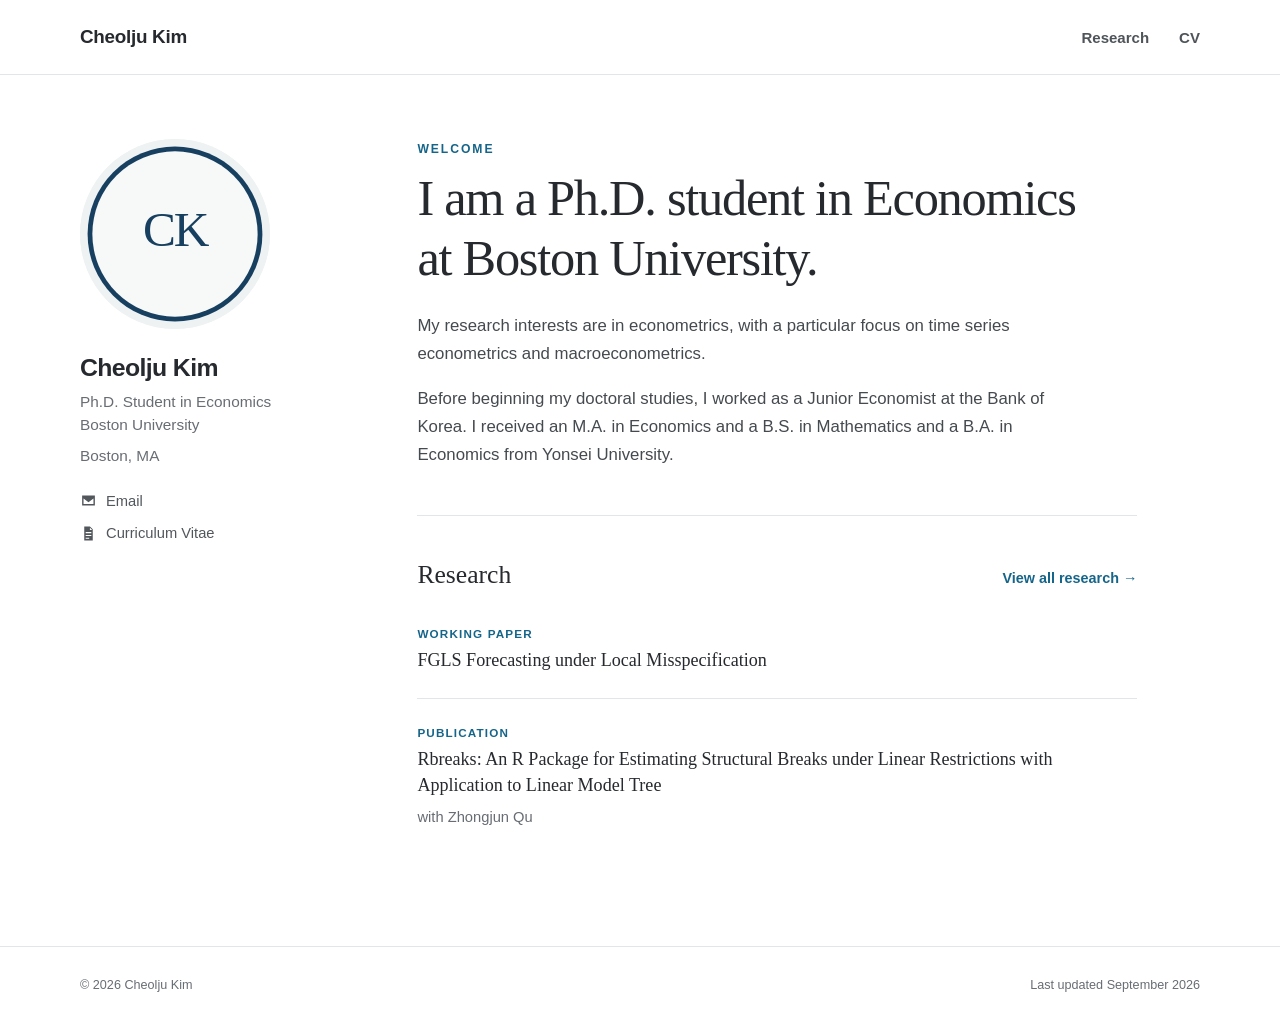
==== index.html @ c002cbb9 "Add files via upload" ====
<!doctype html>
<html lang="en">
<head>
  <meta charset="utf-8">
  <meta name="viewport" content="width=device-width, initial-scale=1">
  <meta name="description" content="Cheolju Kim is a Ph.D. student in Economics at Boston University, specializing in econometrics, time series econometrics, and macroeconometrics.">
  <meta name="author" content="Cheolju Kim">
  <meta property="og:title" content="Cheolju Kim | Economics">
  <meta property="og:description" content="Ph.D. student in Economics at Boston University.">
  <meta property="og:type" content="website">
  <meta property="og:url" content="https://cheolju-kim.github.io/">
  <title>Cheolju Kim | Economics</title>
  <link rel="icon" href="assets/favicon.svg" type="image/svg+xml">
  <link rel="stylesheet" href="styles.css">
</head>
<body>
  <header class="site-header">
    <div class="nav-wrap">
      <a class="site-name" href="index.html" aria-label="Cheolju Kim, home">Cheolju Kim</a>
      <nav aria-label="Primary navigation">
        <a href="research.html">Research</a>
        <a href="files/Cheolju_Kim_CV.pdf">CV</a>
      </nav>
    </div>
  </header>

  <main class="page-shell">
    <aside class="profile" aria-label="Profile">
      <div class="portrait-wrap">
        <img class="portrait" src="assets/profile.svg" alt="Cheolju Kim">
      </div>
      <h1>Cheolju Kim</h1>
      <p class="role">Ph.D. Student in Economics<br>Boston University</p>
      <p class="location">Boston, MA</p>
      <div class="profile-links">
        <a href="mailto:cheolju@bu.edu" aria-label="Email Cheolju Kim">
          <svg aria-hidden="true" viewBox="0 0 24 24"><path d="M3 5h18v14H3V5Zm9 7.2L5.4 7h13.2L12 12.2ZM5 17h14V9.1l-7 5.5-7-5.5V17Z"/></svg>
          Email
        </a>
        <a href="files/Cheolju_Kim_CV.pdf" aria-label="Download curriculum vitae">
          <svg aria-hidden="true" viewBox="0 0 24 24"><path d="M6 2h8l4 4v16H6V2Zm8 1.8V7h3.2L14 3.8ZM8 10v1.5h8V10H8Zm0 4v1.5h8V14H8Zm0 4v1.5h5V18H8Z"/></svg>
          Curriculum Vitae
        </a>
      </div>
    </aside>

    <section class="content home-content">
      <p class="eyebrow">Welcome</p>
      <h2>I am a Ph.D. student in Economics at Boston University.</h2>
      <p>
        My research interests are in econometrics, with a particular focus on
        time series econometrics and macroeconometrics.
      </p>
      <p>
        Before beginning my doctoral studies, I worked as a Junior Economist at
        the Bank of Korea. I received an M.A. in Economics and a B.S. in
        Mathematics and a B.A. in Economics from Yonsei University.
      </p>

      <div class="rule" aria-hidden="true"></div>

      <section class="selected-research" aria-labelledby="selected-research-title">
        <div class="section-heading">
          <h3 id="selected-research-title">Research</h3>
          <a class="text-link" href="research.html">View all research <span aria-hidden="true">&rarr;</span></a>
        </div>

        <article class="paper-preview">
          <p class="paper-type">Working Paper</p>
          <h4>FGLS Forecasting under Local Misspecification</h4>
        </article>

        <article class="paper-preview">
          <p class="paper-type">Publication</p>
          <h4>Rbreaks: An R Package for Estimating Structural Breaks under Linear Restrictions with Application to Linear Model Tree</h4>
          <p class="coauthors">with Zhongjun Qu</p>
        </article>
      </section>
    </section>
  </main>

  <footer>
    <div class="footer-wrap">
      <p>&copy; <span id="year">2026</span> Cheolju Kim</p>
      <p>Last updated September 2026</p>
    </div>
  </footer>

  <script>
    document.getElementById('year').textContent = new Date().getFullYear();
  </script>
</body>
</html>
---- styles.css ----
:root {
  --ink: #26292d;
  --muted: #686d73;
  --line: #e3e6e8;
  --accent: #15658a;
  --accent-dark: #0d4e6d;
  --paper: #ffffff;
  --soft: #f4f6f7;
  --max-width: 1120px;
}

* {
  box-sizing: border-box;
}

html {
  scroll-behavior: smooth;
}

body {
  margin: 0;
  min-width: 0;
  overflow-x: hidden;
  color: var(--ink);
  background: var(--paper);
  font-family: -apple-system, BlinkMacSystemFont, "Segoe UI", Helvetica, Arial, sans-serif;
  font-size: 16px;
  line-height: 1.65;
  -webkit-font-smoothing: antialiased;
}

a {
  color: var(--accent);
  text-decoration-thickness: 1px;
  text-underline-offset: 0.18em;
}

a:hover {
  color: var(--accent-dark);
}

.site-header {
  border-bottom: 1px solid var(--line);
  background: rgba(255, 255, 255, 0.96);
}

.nav-wrap,
.footer-wrap {
  width: calc(100% - 40px);
  max-width: var(--max-width);
  margin: 0 auto;
}

.nav-wrap {
  min-height: 74px;
  display: flex;
  align-items: center;
  justify-content: space-between;
  gap: 24px;
}

.site-name {
  color: var(--ink);
  font-size: 1.18rem;
  font-weight: 700;
  letter-spacing: -0.015em;
  text-decoration: none;
}

nav {
  display: flex;
  align-items: center;
  gap: 30px;
}

nav a {
  position: relative;
  padding: 24px 0 22px;
  color: #4f5459;
  font-size: 0.94rem;
  font-weight: 600;
  text-decoration: none;
}

nav a::after {
  content: "";
  position: absolute;
  right: 0;
  bottom: -1px;
  left: 0;
  height: 2px;
  background: var(--accent);
  transform: scaleX(0);
  transition: transform 160ms ease;
}

nav a:hover::after,
nav a.active::after {
  transform: scaleX(1);
}

.page-shell {
  width: calc(100% - 40px);
  max-width: var(--max-width);
  min-height: calc(100vh - 153px);
  margin: 0 auto;
  padding: 64px 0 92px;
  display: grid;
  grid-template-columns: 235px minmax(0, 1fr);
  gap: clamp(56px, 8vw, 108px);
}

.profile {
  align-self: start;
}

.portrait-wrap {
  width: 190px;
  height: 190px;
  margin-bottom: 24px;
  overflow: hidden;
  border-radius: 50%;
  background: var(--soft);
}

.portrait {
  display: block;
  width: 100%;
  height: 100%;
  object-fit: cover;
}

.profile h1 {
  margin: 0 0 7px;
  font-size: 1.55rem;
  line-height: 1.2;
  letter-spacing: -0.025em;
}

.role,
.location {
  margin: 0;
  color: var(--muted);
  font-size: 0.96rem;
  line-height: 1.5;
}

.location {
  margin-top: 8px;
}

.profile-links {
  margin-top: 22px;
  display: grid;
  gap: 8px;
}

.profile-links a {
  width: fit-content;
  display: inline-flex;
  align-items: center;
  gap: 9px;
  color: #52575c;
  font-size: 0.92rem;
  text-decoration: none;
}

.profile-links a:hover {
  color: var(--accent);
}

.profile-links svg {
  width: 17px;
  height: 17px;
  fill: currentColor;
}

.content {
  width: 100%;
  min-width: 0;
  max-width: 720px;
}

.eyebrow {
  margin: 0 0 10px;
  color: var(--accent);
  font-size: 0.76rem;
  font-weight: 750;
  letter-spacing: 0.16em;
  text-transform: uppercase;
}

.home-content > h2,
.research-content > h2 {
  margin: 0 0 24px;
  font-family: Georgia, "Times New Roman", serif;
  font-weight: 400;
  letter-spacing: -0.025em;
}

.home-content > h2 {
  max-width: 660px;
  font-size: clamp(2rem, 4.1vw, 3.15rem);
  line-height: 1.18;
}

.home-content > p:not(.eyebrow) {
  max-width: 680px;
  margin: 0 0 18px;
  color: #454a4f;
  font-size: 1.05rem;
}

.rule {
  height: 1px;
  margin: 46px 0 38px;
  background: var(--line);
}

.section-heading {
  margin-bottom: 4px;
  display: flex;
  align-items: baseline;
  justify-content: space-between;
  gap: 20px;
  flex-wrap: wrap;
}

.section-heading h3 {
  margin: 0;
  font-family: Georgia, "Times New Roman", serif;
  font-size: 1.6rem;
  font-weight: 400;
}

.text-link {
  flex: none;
  font-size: 0.9rem;
  font-weight: 600;
  text-decoration: none;
}

.paper-preview {
  padding: 24px 0;
  border-bottom: 1px solid var(--line);
}

.paper-preview:last-child {
  border-bottom: 0;
}

.paper-type {
  margin: 0 0 5px;
  color: var(--accent);
  font-size: 0.73rem;
  font-weight: 700;
  letter-spacing: 0.1em;
  text-transform: uppercase;
}

.paper-preview h4,
.paper h3 {
  margin: 0;
  font-family: Georgia, "Times New Roman", serif;
  font-weight: 400;
  line-height: 1.42;
}

.paper-preview h4 {
  font-size: 1.13rem;
}

.coauthors,
.paper-note {
  margin: 7px 0 0;
  color: var(--muted);
  font-size: 0.92rem;
}

.research-content > h2 {
  font-size: 2rem;
  line-height: 1.25;
}

.research-content > h2:not(:first-of-type) {
  margin-top: 0;
}

.paper {
  padding: 4px 0 30px;
}

.paper + .paper {
  padding-top: 28px;
  border-top: 1px solid var(--line);
}

.paper h3 {
  max-width: 680px;
  font-size: 1.23rem;
}

footer {
  border-top: 1px solid var(--line);
  color: var(--muted);
  font-size: 0.79rem;
}

.footer-wrap {
  min-height: 78px;
  display: flex;
  align-items: center;
  justify-content: space-between;
  gap: 20px;
}

.footer-wrap p {
  margin: 0;
}

@media (max-width: 760px) {
  .nav-wrap,
  .footer-wrap,
  .page-shell {
    width: calc(100% - 32px);
  }

  .nav-wrap {
    min-height: 64px;
  }

  nav {
    gap: 20px;
  }

  nav a {
    padding: 19px 0 18px;
    font-size: 0.9rem;
  }

  .page-shell {
    min-height: auto;
    padding: 42px 0 64px;
    grid-template-columns: minmax(0, 1fr);
    gap: 48px;
  }

  .profile {
    display: grid;
    grid-template-columns: 112px minmax(0, 1fr);
    column-gap: 20px;
    align-items: center;
  }

  .portrait-wrap {
    width: 112px;
    height: 112px;
    margin: 0;
    grid-row: 1 / span 4;
  }

  .profile h1 {
    font-size: 1.35rem;
  }

  .profile-links {
    margin-top: 10px;
    display: flex;
    flex-wrap: wrap;
    gap: 7px 16px;
  }

  .home-content > h2 {
    font-size: clamp(1.85rem, 9vw, 2.6rem);
  }

  .rule {
    margin: 38px 0 32px;
  }
}

@media (max-width: 460px) {
  .site-name {
    font-size: 1.04rem;
  }

  nav {
    gap: 16px;
  }

  .profile {
    grid-template-columns: 88px minmax(0, 1fr);
    column-gap: 16px;
  }

  .portrait-wrap {
    width: 88px;
    height: 88px;
  }

  .profile-links {
    grid-column: 1 / -1;
    margin-top: 18px;
  }

  .section-heading {
    align-items: flex-start;
    flex-direction: column;
    gap: 5px;
  }

  .footer-wrap {
    padding: 18px 0;
    align-items: flex-start;
    flex-direction: column;
    justify-content: center;
    gap: 2px;
  }
}

@media (prefers-reduced-motion: reduce) {
  html {
    scroll-behavior: auto;
  }

  nav a::after {
    transition: none;
  }
}
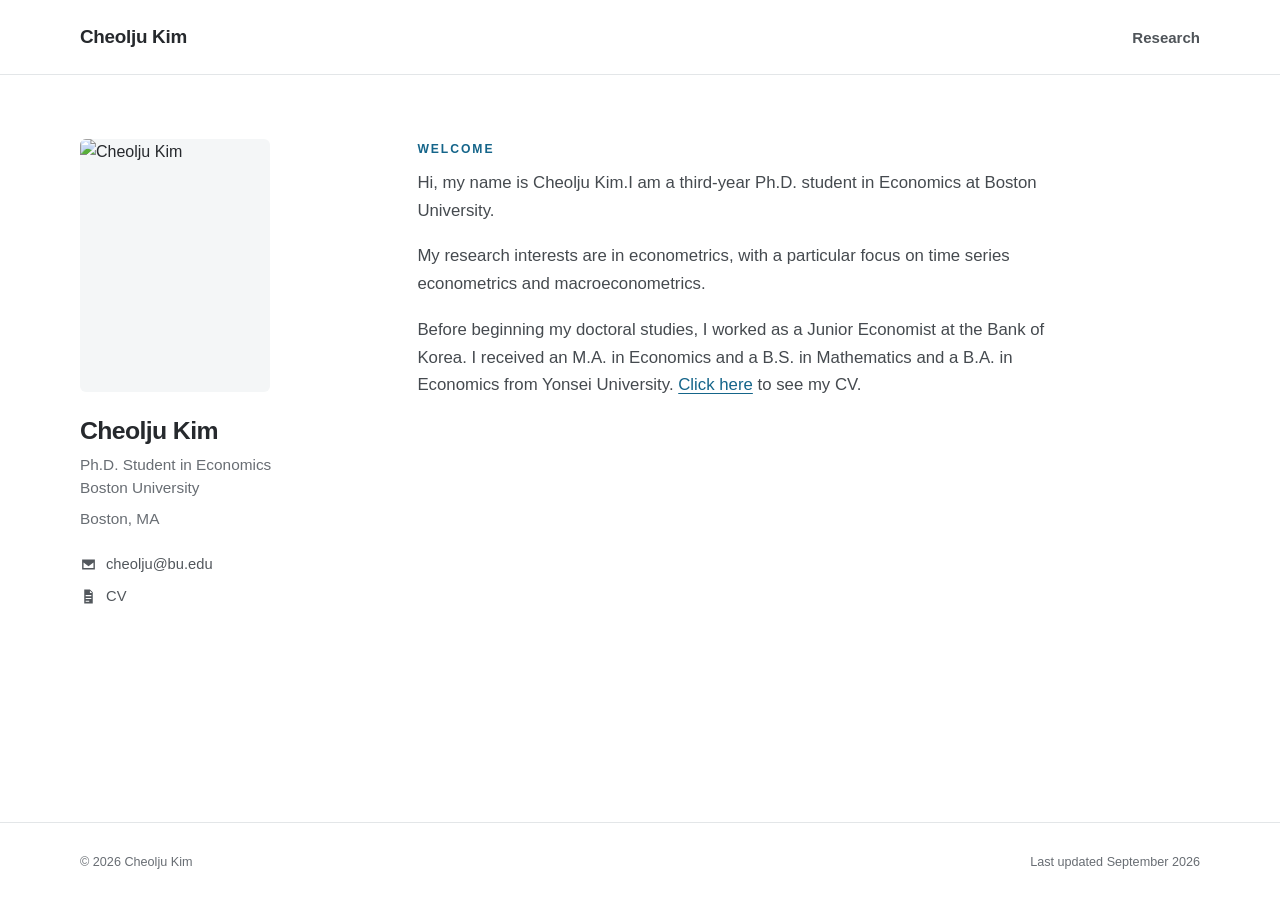
==== commit efe7bc2e: "Add files via upload" ====
--- a/index.html
+++ b/index.html
@@ -19,7 +19,6 @@
       <a class="site-name" href="index.html" aria-label="Cheolju Kim, home">Cheolju Kim</a>
       <nav aria-label="Primary navigation">
         <a href="research.html">Research</a>
-        <a href="files/Cheolju_Kim_CV.pdf">CV</a>
       </nav>
     </div>
   </header>
@@ -27,7 +26,7 @@
   <main class="page-shell">
     <aside class="profile" aria-label="Profile">
       <div class="portrait-wrap">
-        <img class="portrait" src="assets/profile.svg" alt="Cheolju Kim">
+        <img class="portrait" src="assets/profile.jpg" alt="Cheolju Kim">
       </div>
       <h1>Cheolju Kim</h1>
       <p class="role">Ph.D. Student in Economics<br>Boston University</p>
@@ -35,18 +34,20 @@
       <div class="profile-links">
         <a href="mailto:cheolju@bu.edu" aria-label="Email Cheolju Kim">
           <svg aria-hidden="true" viewBox="0 0 24 24"><path d="M3 5h18v14H3V5Zm9 7.2L5.4 7h13.2L12 12.2ZM5 17h14V9.1l-7 5.5-7-5.5V17Z"/></svg>
-          Email
+          cheolju@bu.edu
         </a>
         <a href="files/Cheolju_Kim_CV.pdf" aria-label="Download curriculum vitae">
           <svg aria-hidden="true" viewBox="0 0 24 24"><path d="M6 2h8l4 4v16H6V2Zm8 1.8V7h3.2L14 3.8ZM8 10v1.5h8V10H8Zm0 4v1.5h8V14H8Zm0 4v1.5h5V18H8Z"/></svg>
-          Curriculum Vitae
+          CV
         </a>
       </div>
     </aside>
 
     <section class="content home-content">
       <p class="eyebrow">Welcome</p>
-      <h2>I am a Ph.D. student in Economics at Boston University.</h2>
+      <p>
+        Hi, my name is Cheolju Kim.I am a third-year Ph.D. student in Economics at Boston University.
+      </p>
       <p>
         My research interests are in econometrics, with a particular focus on
         time series econometrics and macroeconometrics.
@@ -55,27 +56,8 @@
         Before beginning my doctoral studies, I worked as a Junior Economist at
         the Bank of Korea. I received an M.A. in Economics and a B.S. in
         Mathematics and a B.A. in Economics from Yonsei University.
+        <a href="files/Cheolju_Kim_CV.pdf">Click here</a> to see my CV.
       </p>
-
-      <div class="rule" aria-hidden="true"></div>
-
-      <section class="selected-research" aria-labelledby="selected-research-title">
-        <div class="section-heading">
-          <h3 id="selected-research-title">Research</h3>
-          <a class="text-link" href="research.html">View all research <span aria-hidden="true">&rarr;</span></a>
-        </div>
-
-        <article class="paper-preview">
-          <p class="paper-type">Working Paper</p>
-          <h4>FGLS Forecasting under Local Misspecification</h4>
-        </article>
-
-        <article class="paper-preview">
-          <p class="paper-type">Publication</p>
-          <h4>Rbreaks: An R Package for Estimating Structural Breaks under Linear Restrictions with Application to Linear Model Tree</h4>
-          <p class="coauthors">with Zhongjun Qu</p>
-        </article>
-      </section>
     </section>
   </main>
 
--- a/styles.css
+++ b/styles.css
@@ -116,10 +116,10 @@
 
 .portrait-wrap {
   width: 190px;
-  height: 190px;
+  aspect-ratio: 3 / 4;
   margin-bottom: 24px;
   overflow: hidden;
-  border-radius: 50%;
+  border-radius: 6px;
   background: var(--soft);
 }
 
@@ -354,7 +354,6 @@
 
   .portrait-wrap {
     width: 112px;
-    height: 112px;
     margin: 0;
     grid-row: 1 / span 4;
   }
@@ -395,7 +394,6 @@
 
   .portrait-wrap {
     width: 88px;
-    height: 88px;
   }
 
   .profile-links {
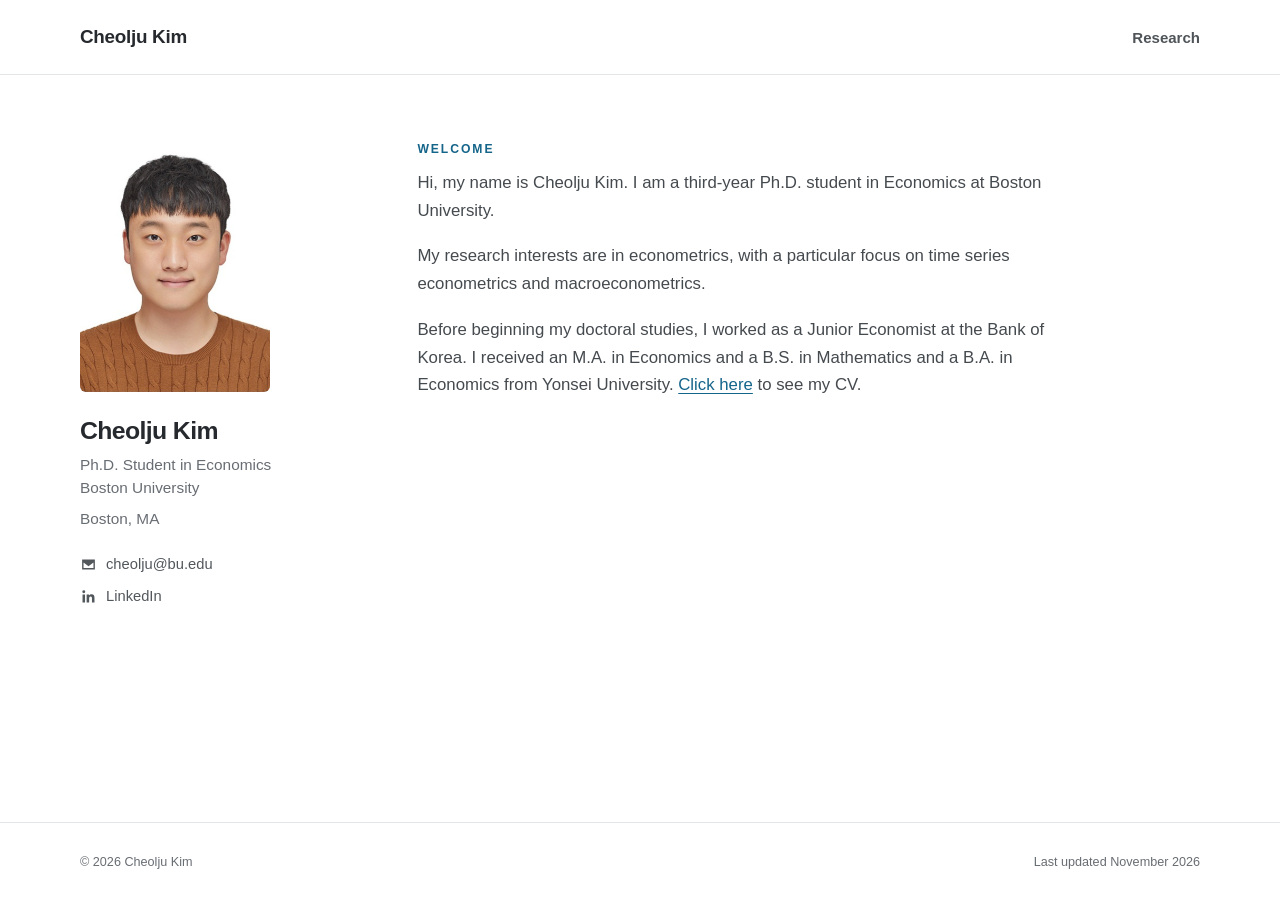
==== commit b55dde5e: "Add files via upload" ====
--- a/index.html
+++ b/index.html
@@ -36,9 +36,9 @@
           <svg aria-hidden="true" viewBox="0 0 24 24"><path d="M3 5h18v14H3V5Zm9 7.2L5.4 7h13.2L12 12.2ZM5 17h14V9.1l-7 5.5-7-5.5V17Z"/></svg>
           cheolju@bu.edu
         </a>
-        <a href="files/Cheolju_Kim_CV.pdf" aria-label="Download curriculum vitae">
-          <svg aria-hidden="true" viewBox="0 0 24 24"><path d="M6 2h8l4 4v16H6V2Zm8 1.8V7h3.2L14 3.8ZM8 10v1.5h8V10H8Zm0 4v1.5h8V14H8Zm0 4v1.5h5V18H8Z"/></svg>
-          CV
+        <a href="https://www.linkedin.com/in/cheolju-kim-80557224b/" aria-label="Cheolju Kim on LinkedIn">
+          <svg aria-hidden="true" viewBox="0 0 24 24"><path d="M20.45 20.45h-3.56v-5.57c0-1.33-.03-3.04-1.85-3.04-1.86 0-2.14 1.45-2.14 2.94v5.67H9.35V9h3.41v1.56h.05c.48-.9 1.64-1.85 3.37-1.85 3.6 0 4.27 2.37 4.27 5.46v6.28ZM5.34 7.43a2.06 2.06 0 1 1 0-4.12 2.06 2.06 0 0 1 0 4.12ZM7.12 20.45H3.56V9h3.56v11.45Z"/></svg>
+          LinkedIn
         </a>
       </div>
     </aside>
@@ -46,7 +46,7 @@
     <section class="content home-content">
       <p class="eyebrow">Welcome</p>
       <p>
-        Hi, my name is Cheolju Kim.I am a third-year Ph.D. student in Economics at Boston University.
+        Hi, my name is Cheolju Kim. I am a third-year Ph.D. student in Economics at Boston University.
       </p>
       <p>
         My research interests are in econometrics, with a particular focus on
@@ -64,7 +64,7 @@
   <footer>
     <div class="footer-wrap">
       <p>&copy; <span id="year">2026</span> Cheolju Kim</p>
-      <p>Last updated September 2026</p>
+      <p>Last updated November 2026</p>
     </div>
   </footer>
 
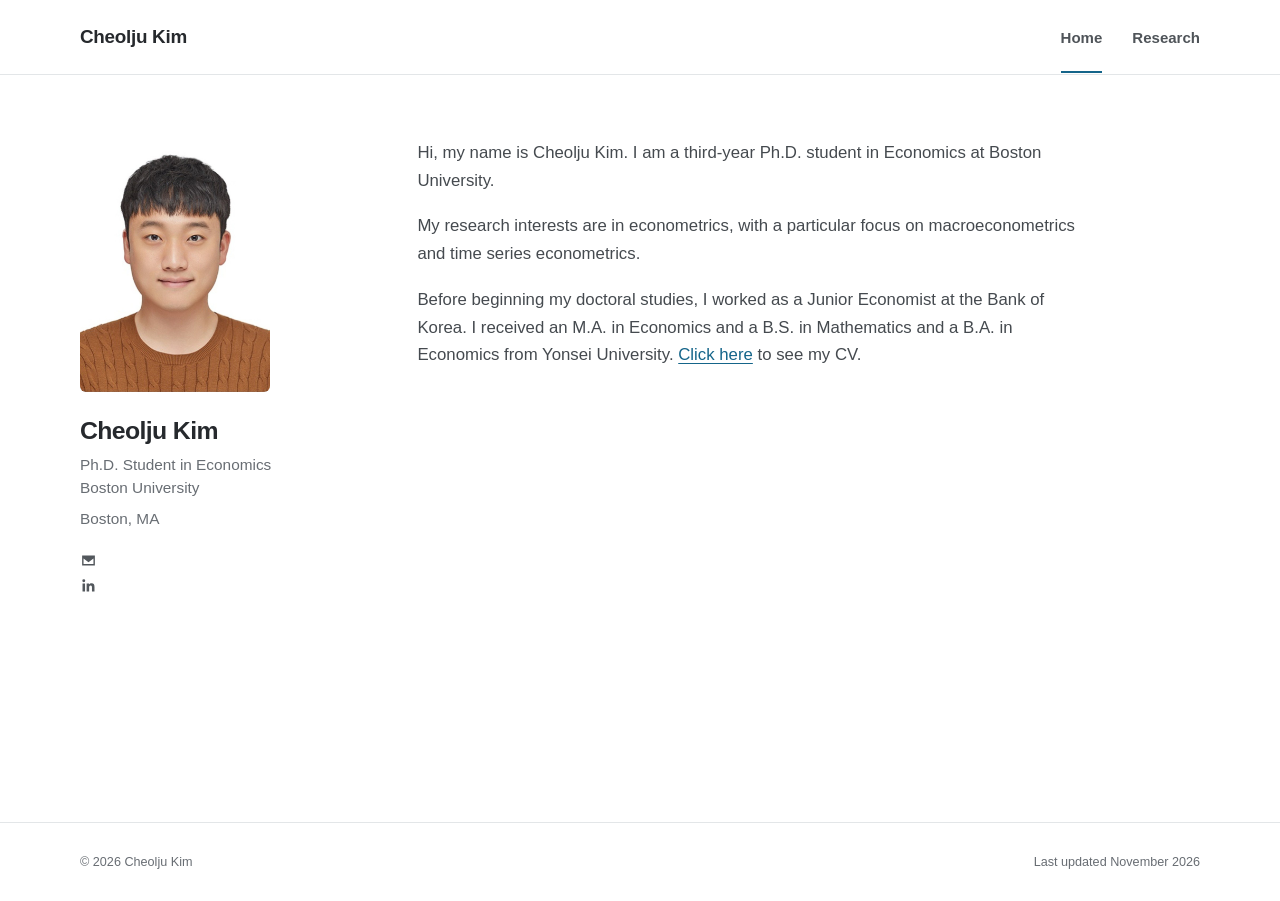
==== commit 4c45a015: "Add files via upload" ====
--- a/index.html
+++ b/index.html
@@ -3,8 +3,9 @@
 <head>
   <meta charset="utf-8">
   <meta name="viewport" content="width=device-width, initial-scale=1">
-  <meta name="description" content="Cheolju Kim is a Ph.D. student in Economics at Boston University, specializing in econometrics, time series econometrics, and macroeconometrics.">
+  <meta name="description" content="Cheolju Kim is a Ph.D. student in Economics at Boston University, specializing in econometrics, macroeconometrics, and time series econometrics.">
   <meta name="author" content="Cheolju Kim">
+  <meta name="google-site-verification" content="-8ZCVHg1q1Hkyyo_pIV8Zsx0eFglfodrstpkVyCHbqM" />
   <meta property="og:title" content="Cheolju Kim | Economics">
   <meta property="og:description" content="Ph.D. student in Economics at Boston University.">
   <meta property="og:type" content="website">
@@ -18,6 +19,7 @@
     <div class="nav-wrap">
       <a class="site-name" href="index.html" aria-label="Cheolju Kim, home">Cheolju Kim</a>
       <nav aria-label="Primary navigation">
+        <a class="active" href="index.html" aria-current="page">Home</a>
         <a href="research.html">Research</a>
       </nav>
     </div>
@@ -32,25 +34,22 @@
       <p class="role">Ph.D. Student in Economics<br>Boston University</p>
       <p class="location">Boston, MA</p>
       <div class="profile-links">
-        <a href="mailto:cheolju@bu.edu" aria-label="Email Cheolju Kim">
+        <a href="mailto:cheolju@bu.edu" aria-label="Email Cheolju Kim" title="cheolju@bu.edu">
           <svg aria-hidden="true" viewBox="0 0 24 24"><path d="M3 5h18v14H3V5Zm9 7.2L5.4 7h13.2L12 12.2ZM5 17h14V9.1l-7 5.5-7-5.5V17Z"/></svg>
-          cheolju@bu.edu
         </a>
-        <a href="https://www.linkedin.com/in/cheolju-kim-80557224b/" aria-label="Cheolju Kim on LinkedIn">
+        <a href="https://www.linkedin.com/in/cheolju-kim-80557224b/" aria-label="Cheolju Kim on LinkedIn" title="LinkedIn">
           <svg aria-hidden="true" viewBox="0 0 24 24"><path d="M20.45 20.45h-3.56v-5.57c0-1.33-.03-3.04-1.85-3.04-1.86 0-2.14 1.45-2.14 2.94v5.67H9.35V9h3.41v1.56h.05c.48-.9 1.64-1.85 3.37-1.85 3.6 0 4.27 2.37 4.27 5.46v6.28ZM5.34 7.43a2.06 2.06 0 1 1 0-4.12 2.06 2.06 0 0 1 0 4.12ZM7.12 20.45H3.56V9h3.56v11.45Z"/></svg>
-          LinkedIn
         </a>
       </div>
     </aside>
 
     <section class="content home-content">
-      <p class="eyebrow">Welcome</p>
       <p>
         Hi, my name is Cheolju Kim. I am a third-year Ph.D. student in Economics at Boston University.
       </p>
       <p>
         My research interests are in econometrics, with a particular focus on
-        time series econometrics and macroeconometrics.
+        macroeconometrics and time series econometrics.
       </p>
       <p>
         Before beginning my doctoral studies, I worked as a Junior Economist at
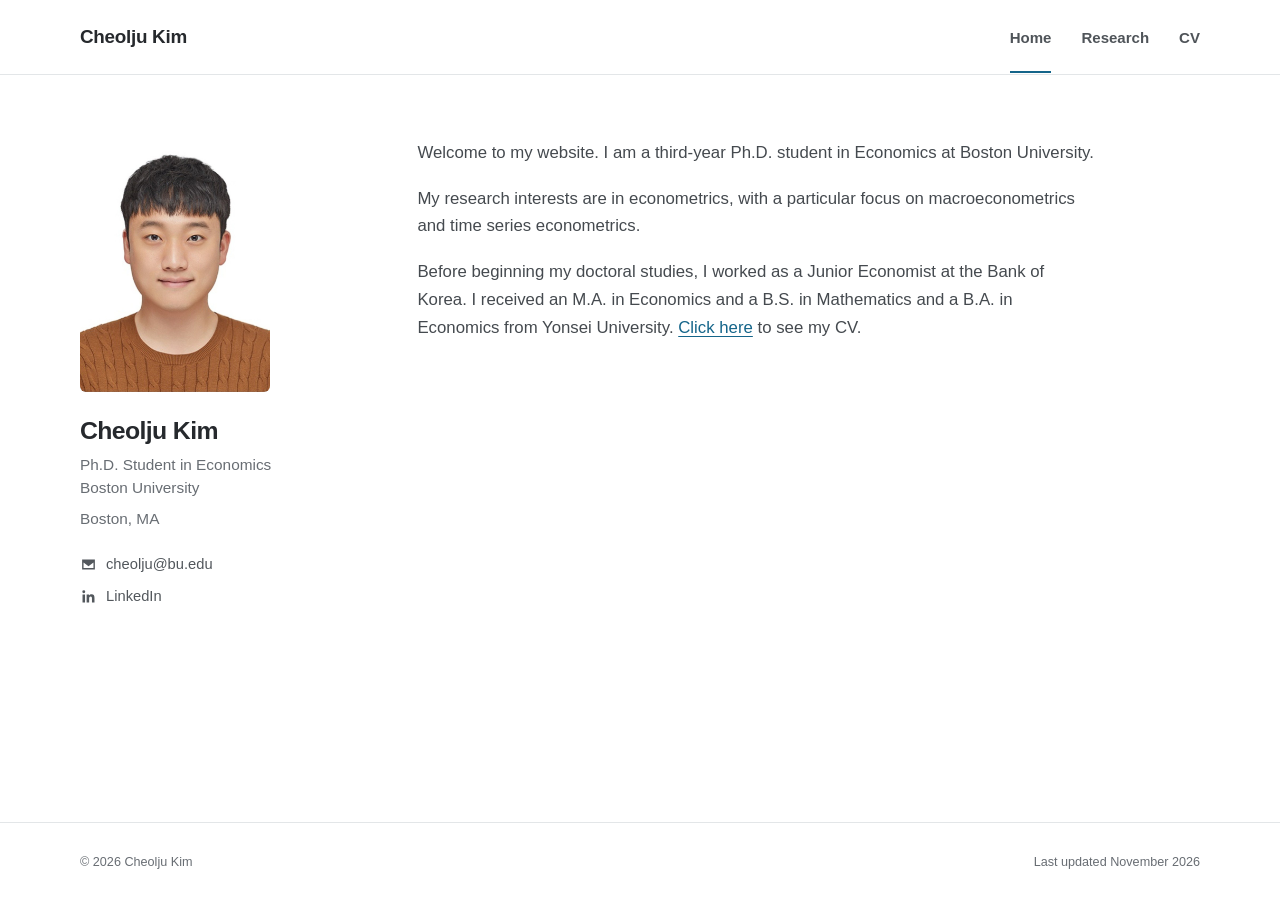
==== commit e28b1386: "Add files via upload" ====
--- a/index.html
+++ b/index.html
@@ -21,6 +21,7 @@
       <nav aria-label="Primary navigation">
         <a class="active" href="index.html" aria-current="page">Home</a>
         <a href="research.html">Research</a>
+        <a href="cv.html">CV</a>
       </nav>
     </div>
   </header>
@@ -36,16 +37,18 @@
       <div class="profile-links">
         <a href="mailto:cheolju@bu.edu" aria-label="Email Cheolju Kim" title="cheolju@bu.edu">
           <svg aria-hidden="true" viewBox="0 0 24 24"><path d="M3 5h18v14H3V5Zm9 7.2L5.4 7h13.2L12 12.2ZM5 17h14V9.1l-7 5.5-7-5.5V17Z"/></svg>
+          cheolju@bu.edu
         </a>
         <a href="https://www.linkedin.com/in/cheolju-kim-80557224b/" aria-label="Cheolju Kim on LinkedIn" title="LinkedIn">
           <svg aria-hidden="true" viewBox="0 0 24 24"><path d="M20.45 20.45h-3.56v-5.57c0-1.33-.03-3.04-1.85-3.04-1.86 0-2.14 1.45-2.14 2.94v5.67H9.35V9h3.41v1.56h.05c.48-.9 1.64-1.85 3.37-1.85 3.6 0 4.27 2.37 4.27 5.46v6.28ZM5.34 7.43a2.06 2.06 0 1 1 0-4.12 2.06 2.06 0 0 1 0 4.12ZM7.12 20.45H3.56V9h3.56v11.45Z"/></svg>
+          LinkedIn
         </a>
       </div>
     </aside>
 
     <section class="content home-content">
       <p>
-        Hi, my name is Cheolju Kim. I am a third-year Ph.D. student in Economics at Boston University.
+        Welcome to my website. I am a third-year Ph.D. student in Economics at Boston University.
       </p>
       <p>
         My research interests are in econometrics, with a particular focus on
--- a/styles.css
+++ b/styles.css
@@ -300,6 +300,24 @@
   font-size: 1.23rem;
 }
 
+.content.cv-content {
+  max-width: none;
+}
+
+.cv-actions {
+  margin: 0 0 14px;
+  font-size: 0.92rem;
+}
+
+.cv-frame {
+  display: block;
+  width: 100%;
+  height: 85vh;
+  min-height: 600px;
+  border: 1px solid var(--line);
+  background: var(--soft);
+}
+
 footer {
   border-top: 1px solid var(--line);
   color: var(--muted);
